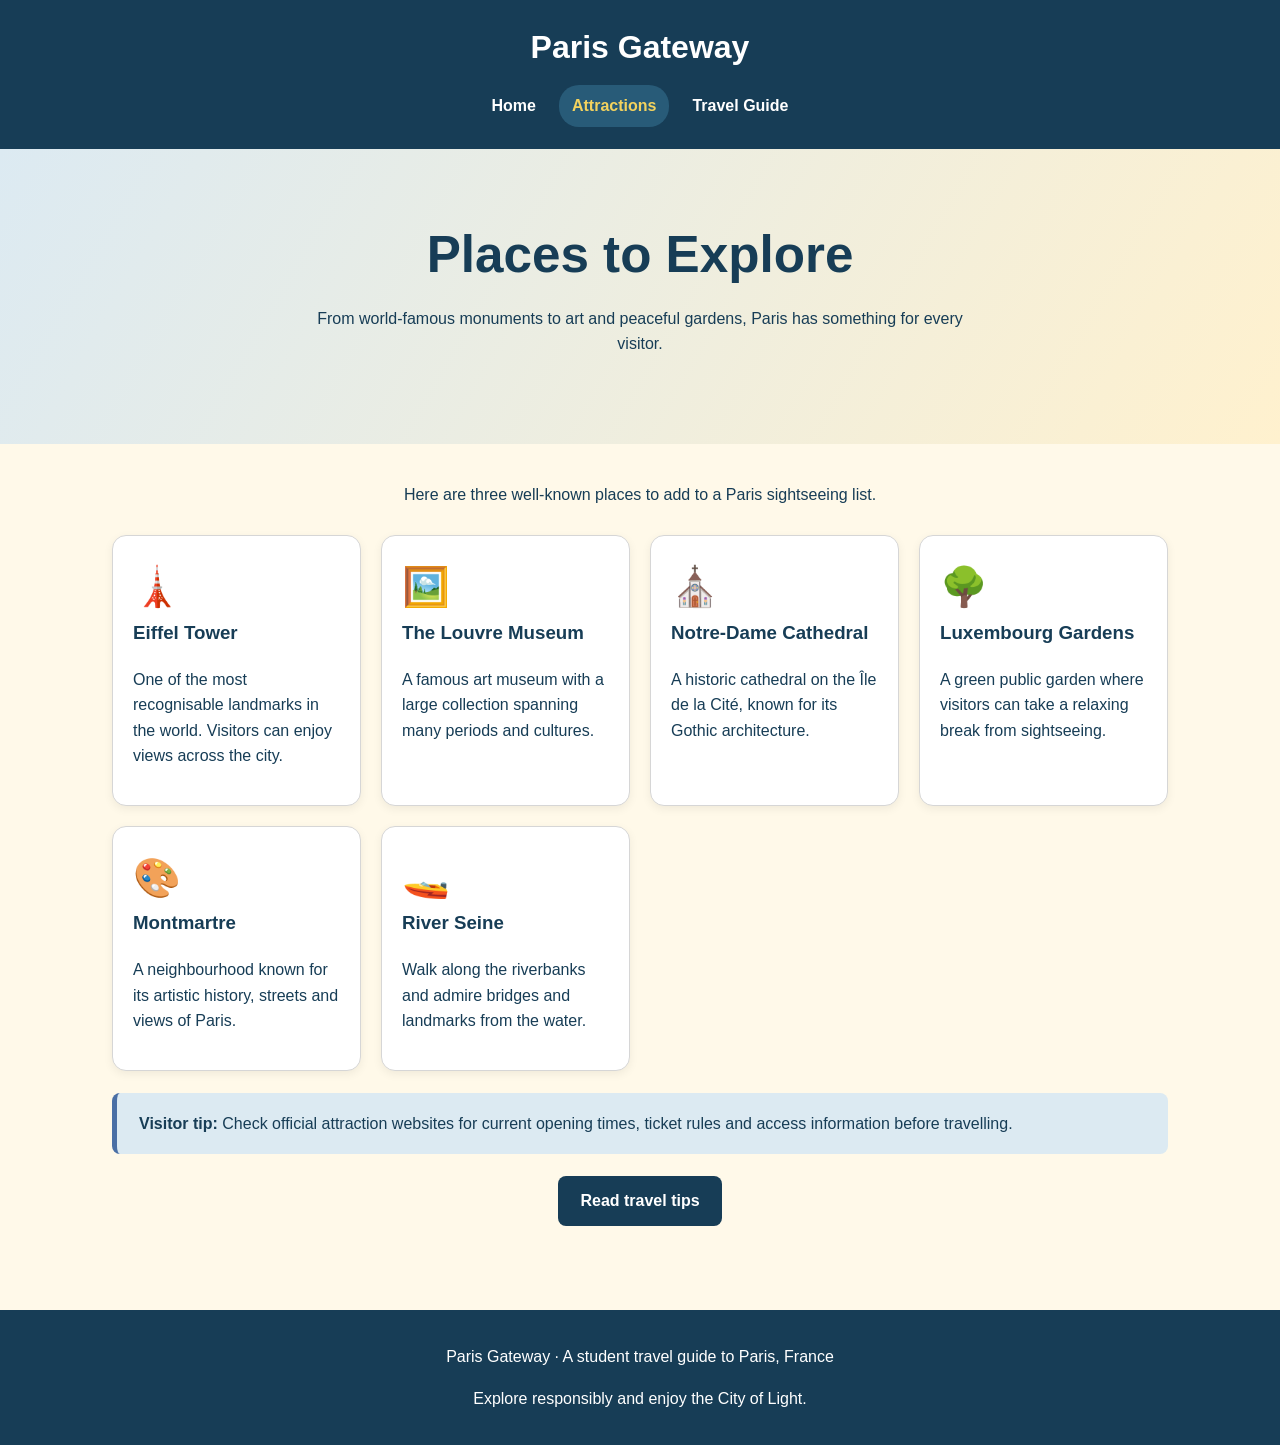
==== attractions.html @ 8b4471a4 "createwd attractions page done with proper design and navigation" ====
<!DOCTYPE html>
<html lang="en"><head><meta charset="UTF-8"><meta name="viewport" content="width=device-width, initial-scale=1.0"><meta name="description" content="Explore Paris with Paris Gateway, a simple student travel guide."><title>Attractions | Paris Gateway</title><link rel="stylesheet" href="style.css"></head><body><header><h1>Paris Gateway</h1><nav aria-label="Main navigation"><a href="index.html">Home</a><a href="attractions.html" class="active">Attractions</a><a href="travel.html">Travel Guide</a></nav></header><main><section class="hero"><h2>Places to Explore</h2><p>From world-famous monuments to art and peaceful gardens, Paris has something for every visitor.</p></section><section class="container"><p class="page-intro">Here are three well-known places to add to a Paris sightseeing list.</p><div class="cards"><article class="card"><div class="symbol">🗼</div><h3>Eiffel Tower</h3><p>One of the most recognisable landmarks in the world. Visitors can enjoy views across the city.</p></article><article class="card"><div class="symbol">🖼️</div><h3>The Louvre Museum</h3><p>A famous art museum with a large collection spanning many periods and cultures.</p></article><article class="card"><div class="symbol">⛪</div><h3>Notre-Dame Cathedral</h3><p>A historic cathedral on the Île de la Cité, known for its Gothic architecture.</p></article><article class="card"><div class="symbol">🌳</div><h3>Luxembourg Gardens</h3><p>A green public garden where visitors can take a relaxing break from sightseeing.</p></article><article class="card"><div class="symbol">🎨</div><h3>Montmartre</h3><p>A neighbourhood known for its artistic history, streets and views of Paris.</p></article><article class="card"><div class="symbol">🚤</div><h3>River Seine</h3><p>Walk along the riverbanks and admire bridges and landmarks from the water.</p></article></div><div class="highlight"><strong>Visitor tip:</strong> Check official attraction websites for current opening times, ticket rules and access information before travelling.</div><p class="center"><a class="button" href="travel.html">Read travel tips</a></p></section></main><footer><p>Paris Gateway · A student travel guide to Paris, France</p><p>Explore responsibly and enjoy the City of Light.</p></footer><script src="function.js"></script></body></html>
---- style.css ----
*{box-sizing:border-box}html{scroll-behavior:smooth}body{margin:0;font-family:Arial,sans-serif;background:#fff9e9;color:#173d56;line-height:1.6}header{background:#173d56;color:#fff;padding:22px 6%;text-align:center}header h1{margin:0 0 12px;font-size:2rem}nav{display:flex;justify-content:center;gap:10px;flex-wrap:wrap}nav a{color:#fff;text-decoration:none;font-weight:bold;padding:8px 13px;border-radius:20px}nav a:hover,nav a.active{background:#285b78;color:#f4d35e}.hero{background:linear-gradient(120deg,#dceaf2,#fff1ce);text-align:center;padding:65px 20px}.hero h2{font-size:clamp(2rem,5vw,3.2rem);margin:0 0 10px}.hero p{max-width:680px;margin:10px auto 22px}.hero img{width:min(520px,90%);max-height:320px;object-fit:cover;border:5px solid white;border-radius:14px;box-shadow:0 5px 18px #173d5625}.container{max-width:1100px;margin:auto;padding:38px 22px}.section-title{text-align:center;margin:0 0 24px}.cards{display:grid;grid-template-columns:repeat(auto-fit,minmax(230px,1fr));gap:20px}.card{background:white;border:1px solid #d6d6d6;border-radius:14px;padding:20px;box-shadow:0 3px 10px #00000010}.card h3{margin-top:0}.card .symbol{font-size:2.4rem}.highlight{background:#dceaf2;border-left:5px solid #4a6fa5;padding:18px 22px;border-radius:8px;margin:22px 0}table{border-collapse:collapse;width:100%;max-width:720px;margin:22px auto;background:white}th,td{border:1px solid #173d56;padding:12px;text-align:left}th{background:#dceaf2}.button{display:inline-block;background:#173d56;color:white;text-decoration:none;border:0;border-radius:8px;padding:12px 22px;font-weight:bold;cursor:pointer}.button:hover{background:#285b78}.center{text-align:center}.fun-fact{background:#f4d35e;padding:28px;text-align:center}.page-intro{text-align:center;max-width:760px;margin:0 auto 28px}footer{background:#173d56;color:white;text-align:center;padding:18px;margin-top:30px}footer a{color:#f4d35e}.small{font-size:.92rem;color:#456}ul{padding-left:22px}@media(max-width:600px){header{padding:18px 10px}.container{padding:28px 16px}nav{gap:3px}nav a{padding:7px 9px;font-size:.92rem}}
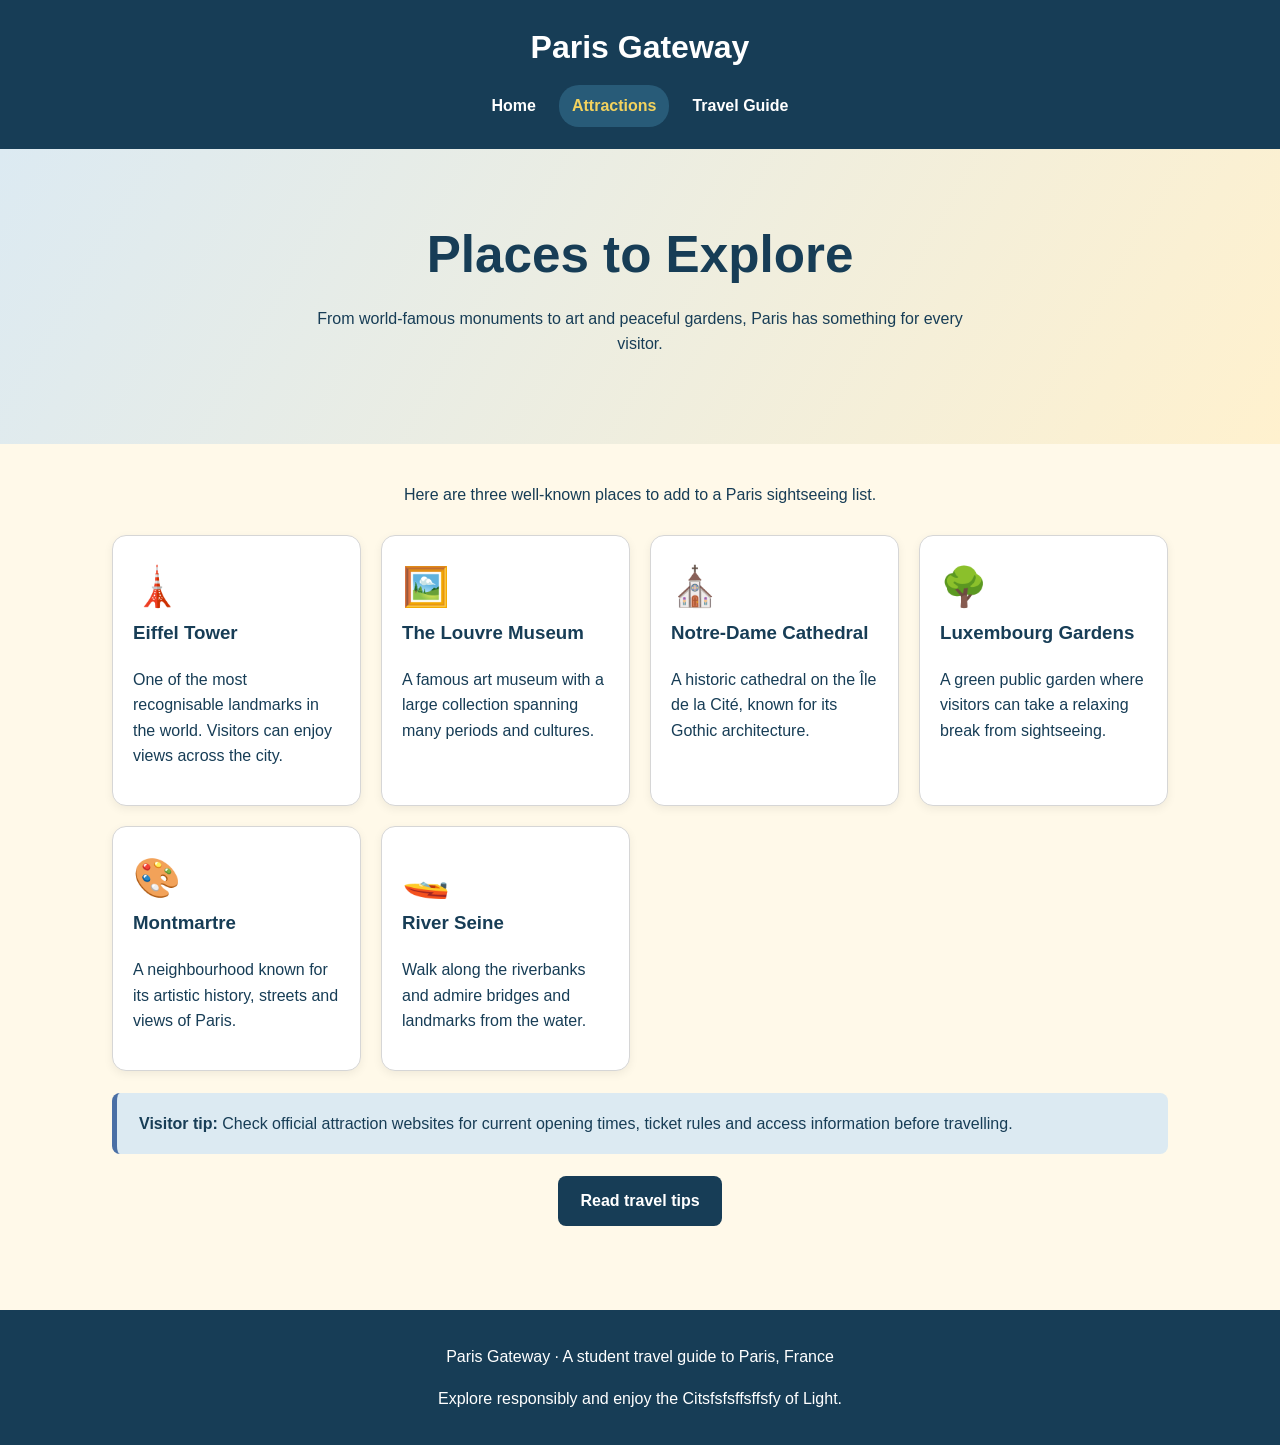
==== commit 7a9d5739: "added new lines in branch new line in new branch" ====
--- a/attractions.html
+++ b/attractions.html
@@ -1,2 +1,2 @@
 <!DOCTYPE html>
-<html lang="en"><head><meta charset="UTF-8"><meta name="viewport" content="width=device-width, initial-scale=1.0"><meta name="description" content="Explore Paris with Paris Gateway, a simple student travel guide."><title>Attractions | Paris Gateway</title><link rel="stylesheet" href="style.css"></head><body><header><h1>Paris Gateway</h1><nav aria-label="Main navigation"><a href="index.html">Home</a><a href="attractions.html" class="active">Attractions</a><a href="travel.html">Travel Guide</a></nav></header><main><section class="hero"><h2>Places to Explore</h2><p>From world-famous monuments to art and peaceful gardens, Paris has something for every visitor.</p></section><section class="container"><p class="page-intro">Here are three well-known places to add to a Paris sightseeing list.</p><div class="cards"><article class="card"><div class="symbol">🗼</div><h3>Eiffel Tower</h3><p>One of the most recognisable landmarks in the world. Visitors can enjoy views across the city.</p></article><article class="card"><div class="symbol">🖼️</div><h3>The Louvre Museum</h3><p>A famous art museum with a large collection spanning many periods and cultures.</p></article><article class="card"><div class="symbol">⛪</div><h3>Notre-Dame Cathedral</h3><p>A historic cathedral on the Île de la Cité, known for its Gothic architecture.</p></article><article class="card"><div class="symbol">🌳</div><h3>Luxembourg Gardens</h3><p>A green public garden where visitors can take a relaxing break from sightseeing.</p></article><article class="card"><div class="symbol">🎨</div><h3>Montmartre</h3><p>A neighbourhood known for its artistic history, streets and views of Paris.</p></article><article class="card"><div class="symbol">🚤</div><h3>River Seine</h3><p>Walk along the riverbanks and admire bridges and landmarks from the water.</p></article></div><div class="highlight"><strong>Visitor tip:</strong> Check official attraction websites for current opening times, ticket rules and access information before travelling.</div><p class="center"><a class="button" href="travel.html">Read travel tips</a></p></section></main><footer><p>Paris Gateway · A student travel guide to Paris, France</p><p>Explore responsibly and enjoy the City of Light.</p></footer><script src="function.js"></script></body></html>+<html lang="en"><head><meta charset="UTF-8"><meta name="viewport" content="width=device-width, initial-scale=1.0"><meta name="description" content="Explore Paris with Paris Gateway, a simple student travel guide."><title>Attractions | Paris Gateway</title><link rel="stylesheet" href="style.css"></head><body><header><h1>Paris Gateway</h1><nav aria-label="Main navigation"><a href="index.html">Home</a><a href="attractions.html" class="active">Attractions</a><a href="travel.html">Travel Guide</a></nav></header><main><section class="hero"><h2>Places to Explore</h2><p>From world-famous monuments to art and peaceful gardens, Paris has something for every visitor.</p></section><section class="container"><p class="page-intro">Here are three well-known places to add to a Paris sightseeing list.</p><div class="cards"><article class="card"><div class="symbol">🗼</div><h3>Eiffel Tower</h3><p>One of the most recognisable landmarks in the world. Visitors can enjoy views across the city.</p></article><article class="card"><div class="symbol">🖼️</div><h3>The Louvre Museum</h3><p>A famous art museum with a large collection spanning many periods and cultures.</p></article><article class="card"><div class="symbol">⛪</div><h3>Notre-Dame Cathedral</h3><p>A historic cathedral on the Île de la Cité, known for its Gothic architecture.</p></article><article class="card"><div class="symbol">🌳</div><h3>Luxembourg Gardens</h3><p>A green public garden where visitors can take a relaxing break from sightseeing.</p></article><article class="card"><div class="symbol">🎨</div><h3>Montmartre</h3><p>A neighbourhood known for its artistic history, streets and views of Paris.</p></article><article class="card"><div class="symbol">🚤</div><h3>River Seine</h3><p>Walk along the riverbanks and admire bridges and landmarks from the water.</p></article></div><div class="highlight"><strong>Visitor tip:</strong> Check official attraction websites for current opening times, ticket rules and access information before travelling.</div><p class="center"><a class="button" href="travel.html">Read travel tips</a></p></section></main><footer><p>Paris Gateway · A student travel guide to Paris, France</p><p>Explore responsibly and enjoy the Citsfsfsffsffsfy of Light.</p></footer><script src="function.js"></script></body></html>
